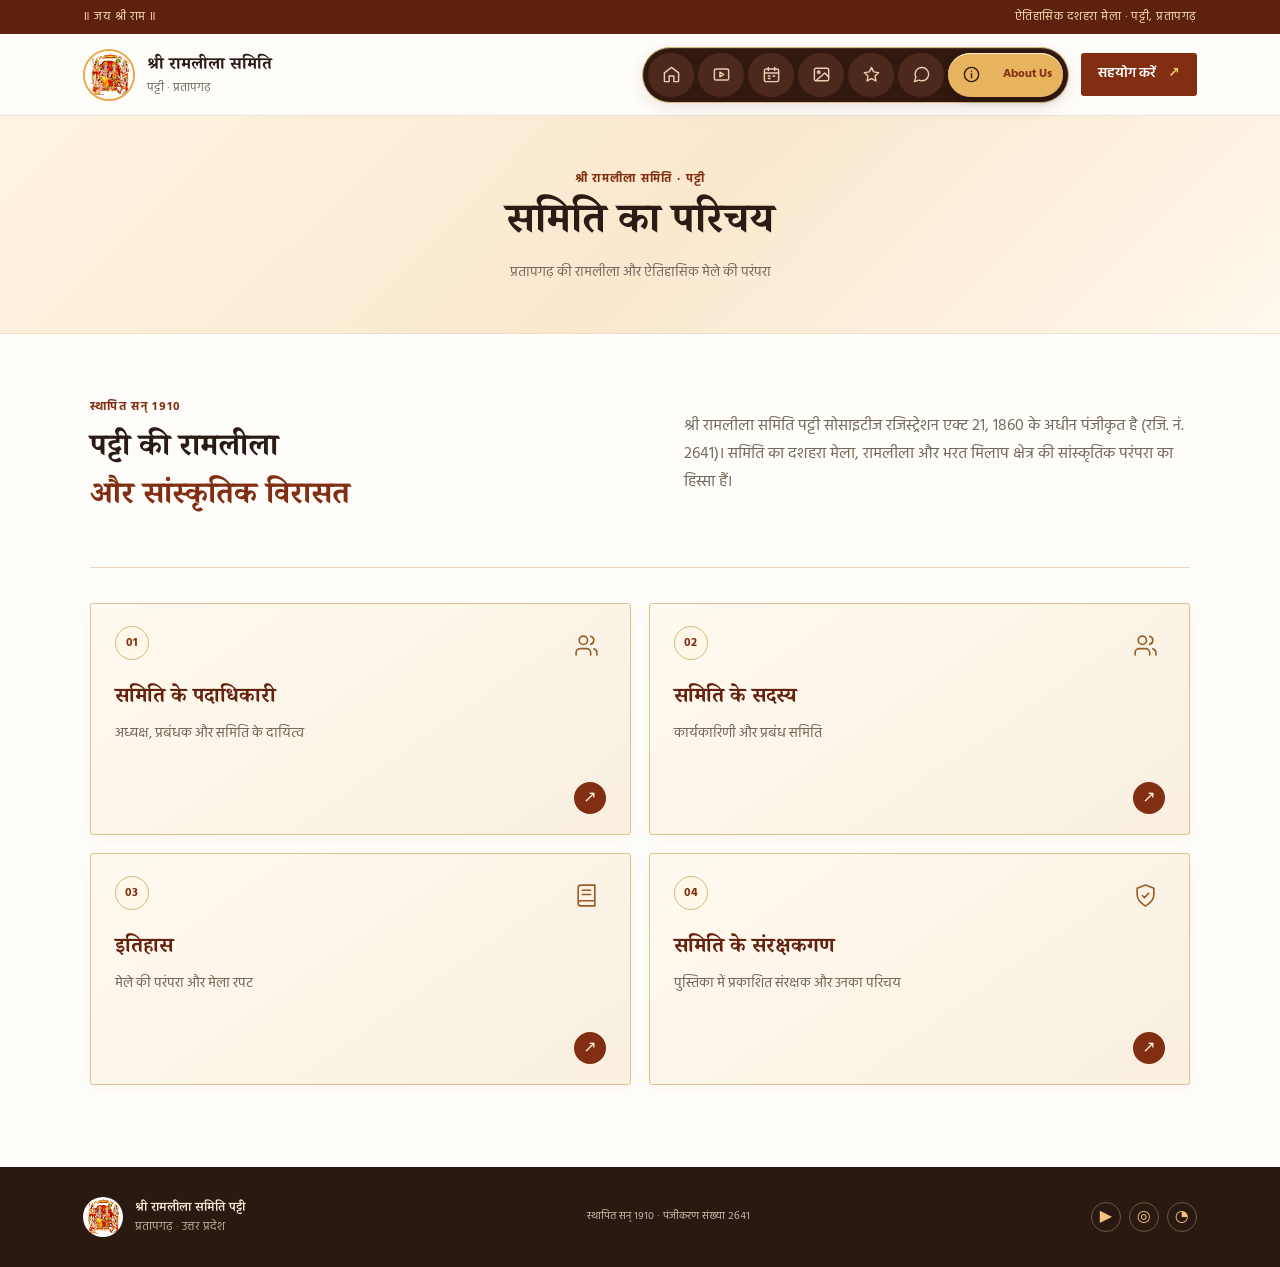
==== about/index.html @ 7c2aa180 "Prepare current site for GitHub Pages" ====
<!doctype html>
<html lang="hi"><head><base id="site-base" href="/"><script>(function(){if(location.hostname.endsWith(".github.io")){var repo=location.pathname.split("/").filter(Boolean)[0];if(repo)document.getElementById("site-base").href="/"+repo+"/";}})();</script><meta charset="utf-8"><meta name="viewport" content="width=device-width, initial-scale=1"><meta name="theme-color" content="#812e12"><meta name="description" content="श्री रामलीला समिति पट्टी, प्रतापगढ़ — कार्यक्रम, मेला रपट और संपर्क।"><title>समिति का परिचय | श्री रामलीला समिति पट्टी</title><link rel="preconnect" href="https://fonts.googleapis.com"><link rel="preconnect" href="https://fonts.gstatic.com" crossorigin><link href="https://fonts.googleapis.com/css2?family=Hind:wght@400;500;600;700&family=Noto+Serif+Devanagari:wght@500;600;700&display=swap" rel="stylesheet"><link rel="stylesheet" href="style.css"><link rel="stylesheet" href="apple-mail-tabs.css?v=7"><link rel="stylesheet" href="pages.css?v=gallery-media-1"><script src="script.js?v=10" defer></script></head>
<body><div class="announcement"><span>॥ जय श्री राम ॥</span><span>ऐतिहासिक दशहरा मेला · पट्टी, प्रतापगढ़</span></div>
<header class="site-header"><a class="brand" href="index.html" aria-label="मुखपृष्ठ"><img src="assets/ram-darbar-divine-royal-assembly.png" alt="राम दरबार"><span><strong>श्री रामलीला समिति</strong><small>पट्टी · प्रतापगढ़</small></span></a><button class="nav-toggle" aria-label="मेन्यू खोलें" aria-expanded="false" aria-controls="site-nav"><span></span><span></span><span></span></button>
<nav id="site-nav" class="nav"><a href="index.html">Home</a><a href="live/">Live Telecast</a><a href="schedule/">Schedule</a><a href="gallery/">Gallery</a><a href="sponsor/">Sponsors</a><a href="contact/">Contact Us</a><div class="nav-drop"><button type="button" aria-expanded="false">About Us <span>⌄</span></button><div class="nav-drop-menu"><a href="about/">About Us</a><a href="about/organizers/">Organizers</a><a href="about/members/">Members</a><a href="about/history/">History</a></div></div><a class="nav-cta" href="index.html#donate">सहयोग करें <span>↗</span></a></nav></header>
<main><section class="page-hero"><div class="section-kicker">श्री रामलीला समिति · पट्टी</div><h1>समिति का परिचय</h1><p>प्रतापगढ़ की रामलीला और ऐतिहासिक मेले की परंपरा</p></section><section class="page-wrap"><div class="about-lead"><div><div class="section-kicker">स्थापित सन् १९१०</div><h2>पट्टी की रामलीला<br><em>और सांस्कृतिक विरासत</em></h2></div><p>श्री रामलीला समिति पट्टी सोसाइटीज रजिस्ट्रेशन एक्ट 21, 1860 के अधीन पंजीकृत है (रजि. नं. 2641)। समिति का दशहरा मेला, रामलीला और भरत मिलाप क्षेत्र की सांस्कृतिक परंपरा का हिस्सा हैं।</p></div><div class="about-links"><a href="about/organizers/"><span class="about-card-number">01</span><span class="about-card-icon" aria-hidden="true"><svg viewBox="0 0 24 24"><path d="M16 21v-2a4 4 0 0 0-4-4H6a4 4 0 0 0-4 4v2M9 11a4 4 0 1 0 0-8 4 4 0 0 0 0 8ZM22 21v-2a4 4 0 0 0-3-3.87M16 3.13a4 4 0 0 1 0 7.75"/></svg></span><b>समिति के पदाधिकारी</b><small>अध्यक्ष, प्रबंधक और समिति के दायित्व</small><i aria-hidden="true">↗</i></a><a href="about/members/"><span class="about-card-number">02</span><span class="about-card-icon" aria-hidden="true"><svg viewBox="0 0 24 24"><path d="M16 21v-2a4 4 0 0 0-4-4H6a4 4 0 0 0-4 4v2M9 11a4 4 0 1 0 0-8 4 4 0 0 0 0 8ZM22 21v-2a4 4 0 0 0-3-3.87M16 3.13a4 4 0 0 1 0 7.75"/></svg></span><b>समिति के सदस्य</b><small>कार्यकारिणी और प्रबंध समिति</small><i aria-hidden="true">↗</i></a><a href="about/history/"><span class="about-card-number">03</span><span class="about-card-icon" aria-hidden="true"><svg viewBox="0 0 24 24"><path d="M4 19.5A2.5 2.5 0 0 1 6.5 17H20M6.5 2H20v20H6.5A2.5 2.5 0 0 1 4 19.5v-15A2.5 2.5 0 0 1 6.5 2ZM8 7h8M8 11h8"/></svg></span><b>इतिहास</b><small>मेले की परंपरा और मेला रपट</small><i aria-hidden="true">↗</i></a><a href="about/guardians/"><span class="about-card-number">04</span><span class="about-card-icon" aria-hidden="true"><svg viewBox="0 0 24 24"><path d="M12 22s8-4 8-11V5l-8-3-8 3v6c0 7 8 11 8 11Z"/><path d="m9 12 2 2 4-4"/></svg></span><b>समिति के संरक्षकगण</b><small>पुस्तिका में प्रकाशित संरक्षक और उनका परिचय</small><i aria-hidden="true">↗</i></a></div></section></main>
<footer class="site-footer"><a class="footer-brand" href="index.html"><img src="assets/ram-darbar-divine-royal-assembly.png" alt=""><span><b>श्री रामलीला समिति पट्टी</b><small>प्रतापगढ़ · उत्तर प्रदेश</small></span></a><p>स्थापित सन् १९१० · पंजीकरण संख्या २६४१</p><div class="footer-social"><a href="https://youtube.com/@shriramleelasamitipattipbh?si=acNR0dxjiNUA_b0V" aria-label="YouTube">▶</a><a href="https://www.instagram.com/patti_sriramleela_samiti?psln=cjg3OWozMjIza3Nz&amp;utm_source=qr" aria-label="Instagram">◎</a><a href="https://api.whatsapp.com/send?phone=8052890134&amp;text=%F0%9F%99%8F%20%E0%A4%9C%E0%A4%AF%20%E0%A4%B6%E0%A5%8D%E0%A4%B0%E0%A5%80%20%E0%A4%B0%E0%A4%BE%E0%A4%AE%20%F0%9F%99%8F" aria-label="WhatsApp">◔</a></div></footer></body></html>
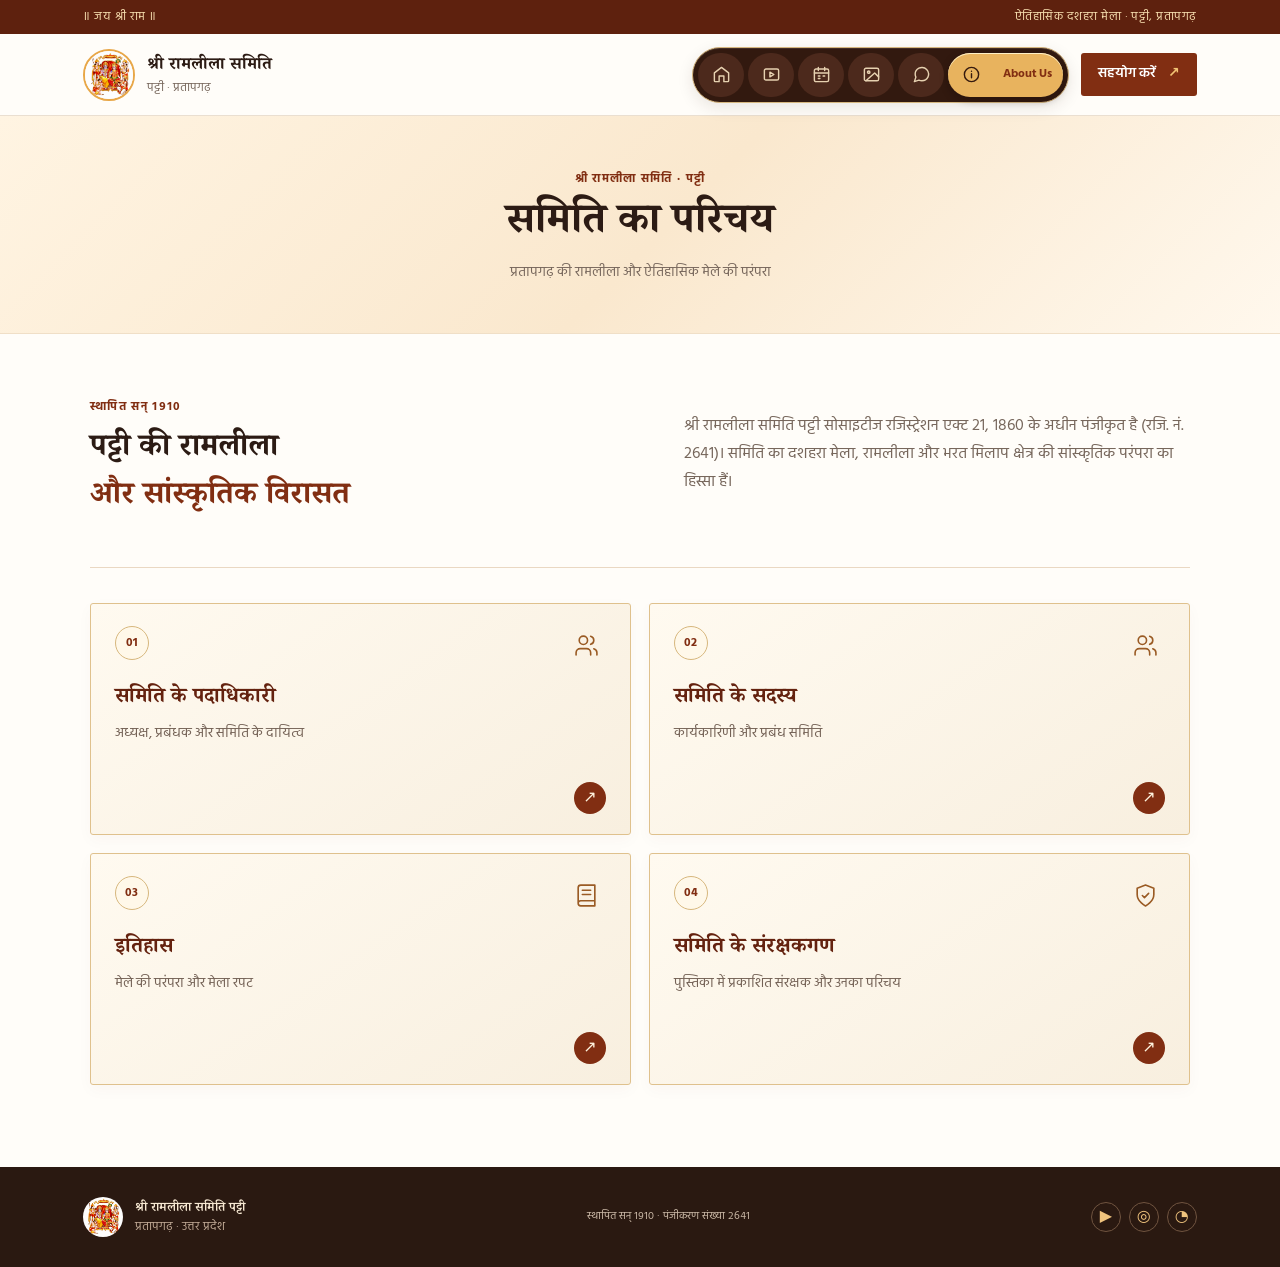
==== commit 03dc5701: "Remove homepage footer wordmark and Sponsors page" ====
--- a/about/index.html
+++ b/about/index.html
@@ -2,6 +2,6 @@
 <html lang="hi"><head><base id="site-base" href="/"><script>(function(){if(location.hostname.endsWith(".github.io")){var repo=location.pathname.split("/").filter(Boolean)[0];if(repo)document.getElementById("site-base").href="/"+repo+"/";}})();</script><meta charset="utf-8"><meta name="viewport" content="width=device-width, initial-scale=1"><meta name="theme-color" content="#812e12"><meta name="description" content="श्री रामलीला समिति पट्टी, प्रतापगढ़ — कार्यक्रम, मेला रपट और संपर्क।"><title>समिति का परिचय | श्री रामलीला समिति पट्टी</title><link rel="preconnect" href="https://fonts.googleapis.com"><link rel="preconnect" href="https://fonts.gstatic.com" crossorigin><link href="https://fonts.googleapis.com/css2?family=Hind:wght@400;500;600;700&family=Noto+Serif+Devanagari:wght@500;600;700&display=swap" rel="stylesheet"><link rel="stylesheet" href="style.css"><link rel="stylesheet" href="apple-mail-tabs.css?v=7"><link rel="stylesheet" href="pages.css?v=gallery-media-1"><script src="script.js?v=10" defer></script></head>
 <body><div class="announcement"><span>॥ जय श्री राम ॥</span><span>ऐतिहासिक दशहरा मेला · पट्टी, प्रतापगढ़</span></div>
 <header class="site-header"><a class="brand" href="index.html" aria-label="मुखपृष्ठ"><img src="assets/ram-darbar-divine-royal-assembly.png" alt="राम दरबार"><span><strong>श्री रामलीला समिति</strong><small>पट्टी · प्रतापगढ़</small></span></a><button class="nav-toggle" aria-label="मेन्यू खोलें" aria-expanded="false" aria-controls="site-nav"><span></span><span></span><span></span></button>
-<nav id="site-nav" class="nav"><a href="index.html">Home</a><a href="live/">Live Telecast</a><a href="schedule/">Schedule</a><a href="gallery/">Gallery</a><a href="sponsor/">Sponsors</a><a href="contact/">Contact Us</a><div class="nav-drop"><button type="button" aria-expanded="false">About Us <span>⌄</span></button><div class="nav-drop-menu"><a href="about/">About Us</a><a href="about/organizers/">Organizers</a><a href="about/members/">Members</a><a href="about/history/">History</a></div></div><a class="nav-cta" href="index.html#donate">सहयोग करें <span>↗</span></a></nav></header>
+<nav id="site-nav" class="nav"><a href="index.html">Home</a><a href="live/">Live Telecast</a><a href="schedule/">Schedule</a><a href="gallery/">Gallery</a><a href="contact/">Contact Us</a><div class="nav-drop"><button type="button" aria-expanded="false">About Us <span>⌄</span></button><div class="nav-drop-menu"><a href="about/">About Us</a><a href="about/organizers/">Organizers</a><a href="about/members/">Members</a><a href="about/history/">History</a></div></div><a class="nav-cta" href="index.html#donate">सहयोग करें <span>↗</span></a></nav></header>
 <main><section class="page-hero"><div class="section-kicker">श्री रामलीला समिति · पट्टी</div><h1>समिति का परिचय</h1><p>प्रतापगढ़ की रामलीला और ऐतिहासिक मेले की परंपरा</p></section><section class="page-wrap"><div class="about-lead"><div><div class="section-kicker">स्थापित सन् १९१०</div><h2>पट्टी की रामलीला<br><em>और सांस्कृतिक विरासत</em></h2></div><p>श्री रामलीला समिति पट्टी सोसाइटीज रजिस्ट्रेशन एक्ट 21, 1860 के अधीन पंजीकृत है (रजि. नं. 2641)। समिति का दशहरा मेला, रामलीला और भरत मिलाप क्षेत्र की सांस्कृतिक परंपरा का हिस्सा हैं।</p></div><div class="about-links"><a href="about/organizers/"><span class="about-card-number">01</span><span class="about-card-icon" aria-hidden="true"><svg viewBox="0 0 24 24"><path d="M16 21v-2a4 4 0 0 0-4-4H6a4 4 0 0 0-4 4v2M9 11a4 4 0 1 0 0-8 4 4 0 0 0 0 8ZM22 21v-2a4 4 0 0 0-3-3.87M16 3.13a4 4 0 0 1 0 7.75"/></svg></span><b>समिति के पदाधिकारी</b><small>अध्यक्ष, प्रबंधक और समिति के दायित्व</small><i aria-hidden="true">↗</i></a><a href="about/members/"><span class="about-card-number">02</span><span class="about-card-icon" aria-hidden="true"><svg viewBox="0 0 24 24"><path d="M16 21v-2a4 4 0 0 0-4-4H6a4 4 0 0 0-4 4v2M9 11a4 4 0 1 0 0-8 4 4 0 0 0 0 8ZM22 21v-2a4 4 0 0 0-3-3.87M16 3.13a4 4 0 0 1 0 7.75"/></svg></span><b>समिति के सदस्य</b><small>कार्यकारिणी और प्रबंध समिति</small><i aria-hidden="true">↗</i></a><a href="about/history/"><span class="about-card-number">03</span><span class="about-card-icon" aria-hidden="true"><svg viewBox="0 0 24 24"><path d="M4 19.5A2.5 2.5 0 0 1 6.5 17H20M6.5 2H20v20H6.5A2.5 2.5 0 0 1 4 19.5v-15A2.5 2.5 0 0 1 6.5 2ZM8 7h8M8 11h8"/></svg></span><b>इतिहास</b><small>मेले की परंपरा और मेला रपट</small><i aria-hidden="true">↗</i></a><a href="about/guardians/"><span class="about-card-number">04</span><span class="about-card-icon" aria-hidden="true"><svg viewBox="0 0 24 24"><path d="M12 22s8-4 8-11V5l-8-3-8 3v6c0 7 8 11 8 11Z"/><path d="m9 12 2 2 4-4"/></svg></span><b>समिति के संरक्षकगण</b><small>पुस्तिका में प्रकाशित संरक्षक और उनका परिचय</small><i aria-hidden="true">↗</i></a></div></section></main>
 <footer class="site-footer"><a class="footer-brand" href="index.html"><img src="assets/ram-darbar-divine-royal-assembly.png" alt=""><span><b>श्री रामलीला समिति पट्टी</b><small>प्रतापगढ़ · उत्तर प्रदेश</small></span></a><p>स्थापित सन् १९१० · पंजीकरण संख्या २६४१</p><div class="footer-social"><a href="https://youtube.com/@shriramleelasamitipattipbh?si=acNR0dxjiNUA_b0V" aria-label="YouTube">▶</a><a href="https://www.instagram.com/patti_sriramleela_samiti?psln=cjg3OWozMjIza3Nz&amp;utm_source=qr" aria-label="Instagram">◎</a><a href="https://api.whatsapp.com/send?phone=8052890134&amp;text=%F0%9F%99%8F%20%E0%A4%9C%E0%A4%AF%20%E0%A4%B6%E0%A5%8D%E0%A4%B0%E0%A5%80%20%E0%A4%B0%E0%A4%BE%E0%A4%AE%20%F0%9F%99%8F" aria-label="WhatsApp">◔</a></div></footer></body></html>
